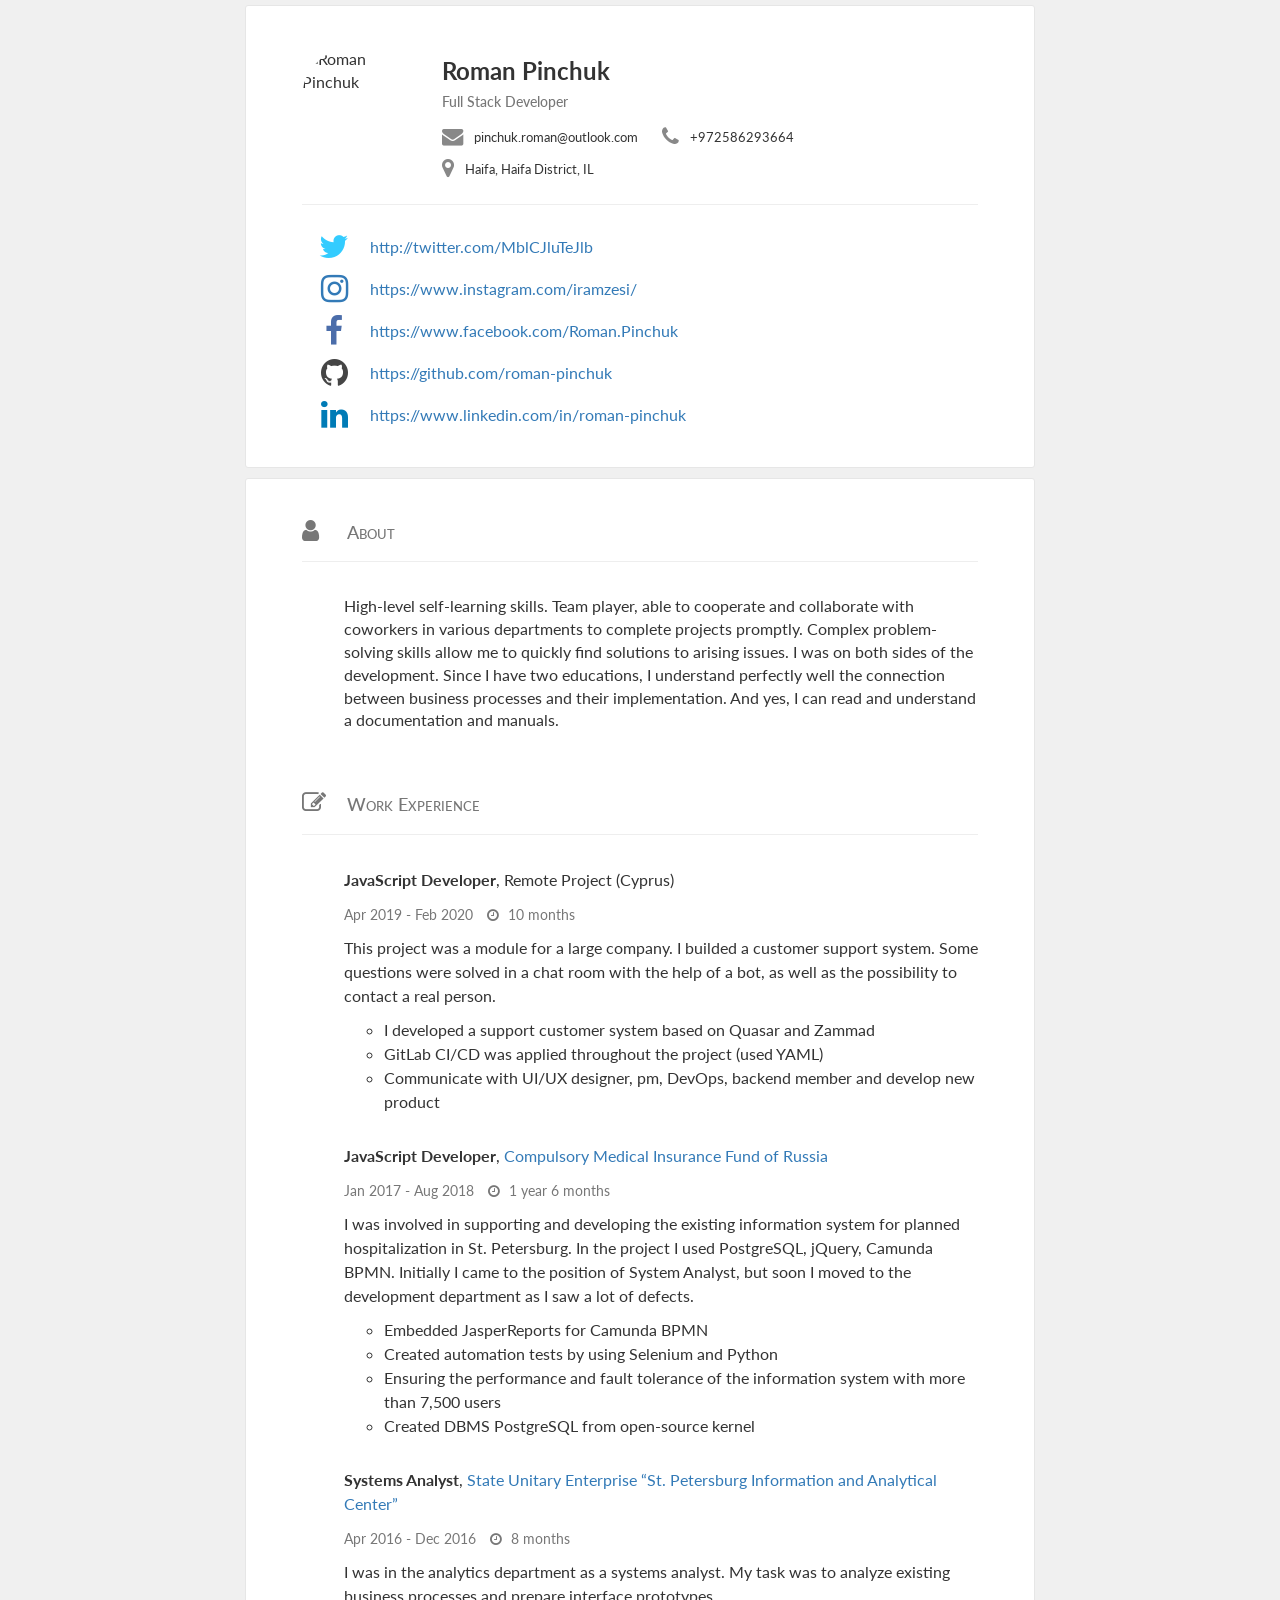
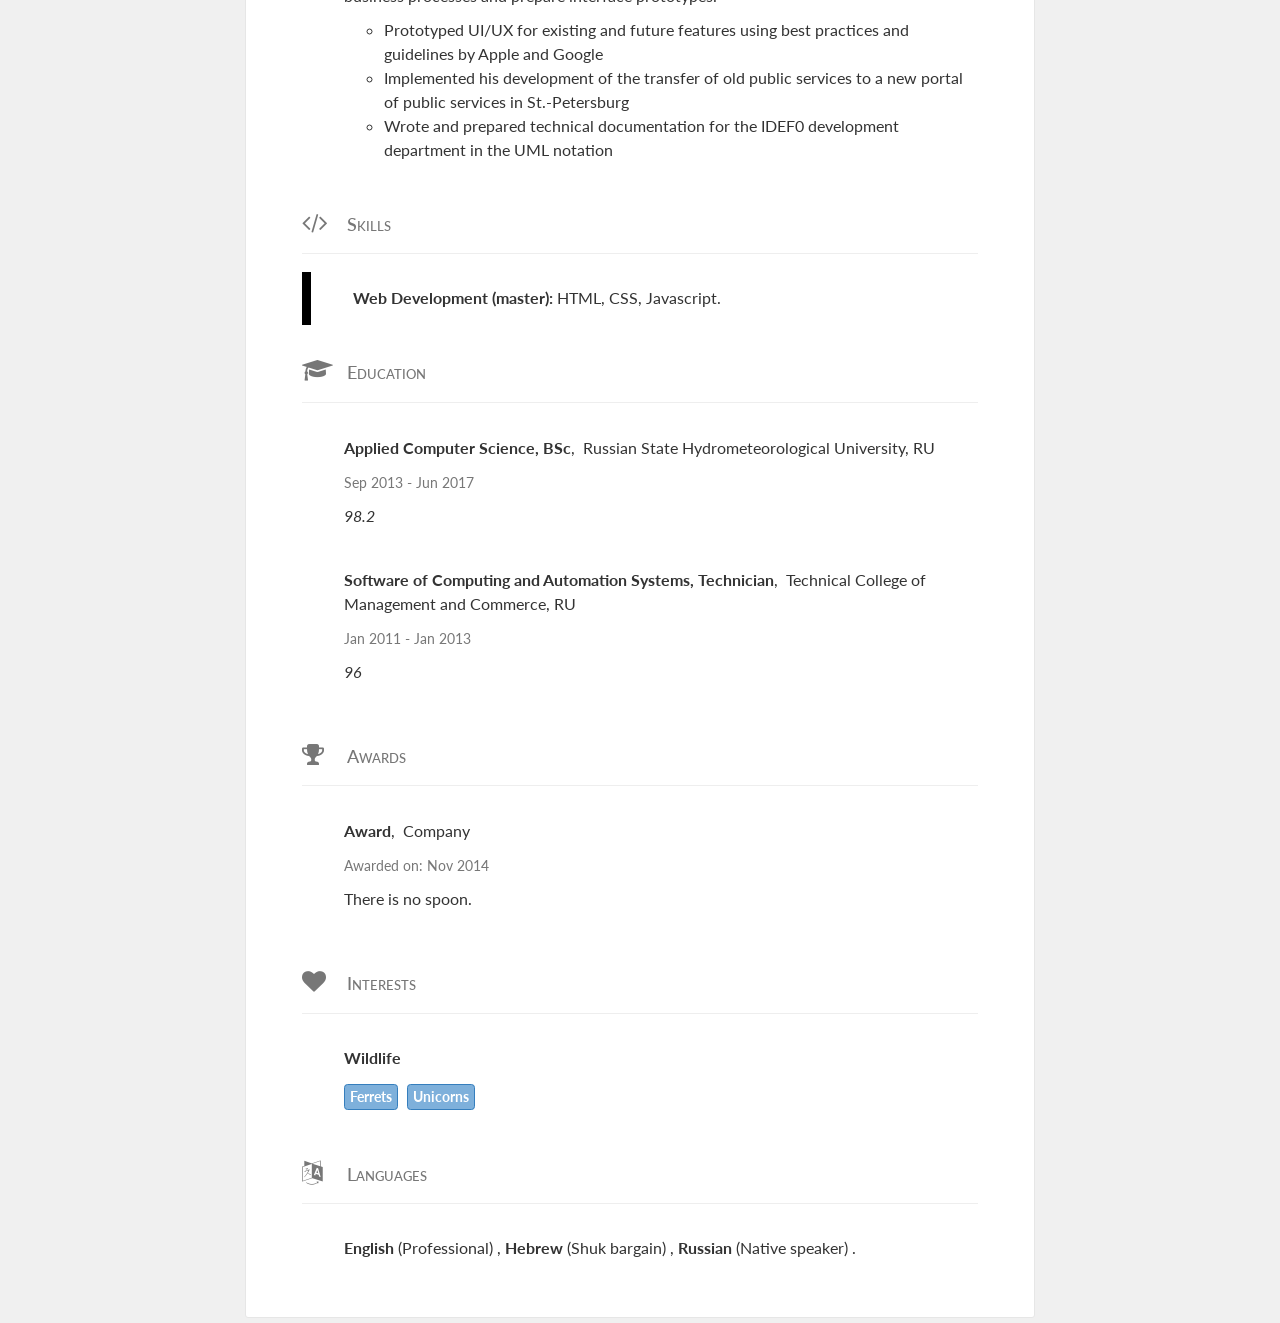
==== public/index.html @ 3b476368 "Init commit for publish CV" ====
<!DOCTYPE html>
<html lang="en">
  <head>
    <meta charset="utf-8">
    <meta http-equiv="X-UA-Compatible" content="IE=edge">
    <meta name="viewport" content="width=device-width, initial-scale=1">
    <title>Roman Pinchuk</title>
    <link rel="stylesheet" href="https://maxcdn.bootstrapcdn.com/font-awesome/4.2.0/css/font-awesome.min.css">
    <link rel="stylesheet" href="https://maxcdn.bootstrapcdn.com/bootstrap/3.2.0/css/bootstrap.min.css">
    <link href='http://fonts.googleapis.com/css?family=Lato:400,500,600,700|Open+Sans:400,500,600,700' rel='stylesheet' type='text/css'>
    <style>
      .clear-margin {
  margin: 0;
}
.space-top {
  margin-top: 10px;
}
.space-right {
  margin-right: 10px;
}
.icon-left {
  margin-right: 5px;
}
.icon-right {
  margin-left: 5px;
}
.labels {
  word-spacing: 5px;
  line-height: 2;
}
.label-keyword {
  display: inline-block;
  background: #7eb0db;
  color: white;
  font-size: 0.9em;
  padding: 5px;
  border: 1px solid #357ebd;
}
.link-disguise {
  color: inherit;
}
.link-disguise:hover {
  color: inherit;
}
@media (max-width: 992px) {
  .clear-margin-sm {
    margin-bottom: 0;
  }
}
body {
  font-family: 'Lato', "Helvetica Neue", Helvetica, Arial, sans-serif;
  background: #f0f0f0;
  color: #333333;
  font-size: 16px;
}
.text-bolder {
  font-weight: bold;
}
@media only screen {
  .container {
    max-width: 50em;
  }
}
@media (max-width: 480px) {
  ul {
    padding-left: 25px;
  }
  /*
        .mobile-title {
            display: inline-block;
            margin-left: 5px;
            font-weight: bold;
            text-transform: uppercase;
            vertical-align: middle;
        }
*/
  .background-details {
    display: block;
  }
  .background-details .icon {
    max-width: inherit;
    min-width: inherit;
    text-align: left;
  }
  .background-details .icon,
  .background-details .info {
    display: block;
    padding: 10px 0;
  }
  .background-details .title {
    display: none;
  }
  .card-nested {
    padding: 5px 0;
  }
}
.profile-card {
  display: table;
  width: 100%;
}
.profile-pic {
  display: table-cell;
  vertical-align: top;
  padding: 1rem 4rem 0 0 ;
}
.profile-pic img {
  width: 100px;
  height: 100px;
}
.contact-details {
  display: table-cell;
}
.contact-details .detail {
  display: inline-block;
  line-height: 2;
  margin-right: 2rem;
}
.contact-details .detail .icon {
  padding-right: 7px;
  color: #888;
}
.contact-details .detail .info {
  font-size: 0.8em;
}
.social-links {
  line-height: 2.5;
}
.social-link {
  display: block;
}
.social-link span {
  display: inline-block;
  vertical-align: middle;
}
.social-link:hover,
.social-link:focus {
  text-decoration: none;
}
.social-link .fa {
  text-align: center;
  width: 2em;
}
.fa-github {
  color: #454545;
}
.fa-github:hover,
.fa-github:focus {
  text-decoration: none;
  color: #2b2b2b;
}
.fa-twitter {
  color: #33ccff;
}
.fa-twitter:hover,
.fa-twitter:focus {
  text-decoration: none;
  color: #00bfff;
}
.fa-rss {
  color: #f36f24;
}
.fa-rss:hover,
.fa-rss:focus {
  text-decoration: none;
  color: #d8560c;
}
.fa-linkedin {
  color: #007bb6;
}
.fa-linkedin:hover,
.fa-linkedin:focus {
  text-decoration: none;
  color: #005983;
}
.fa-skype {
  color: #12a5f4;
}
.fa-skype:hover,
.fa-skype:focus {
  text-decoration: none;
  color: #0986ca;
}
.fa-stack-overflow {
  color: #8e8e92;
}
.fa-stack-overflow:hover,
.fa-stack-overflow:focus {
  text-decoration: none;
  color: #747479;
}
.fa-soundcloud {
  color: #e8822d;
}
.fa-soundcloud:hover,
.fa-soundcloud:focus {
  text-decoration: none;
  color: #cc6916;
}
.fa-pinterest {
  color: #bd091f;
}
.fa-pinterest:hover,
.fa-pinterest:focus {
  text-decoration: none;
  color: #8c0717;
}
.fa-vimeo {
  color: #17b3e8;
}
.fa-vimeo:hover,
.fa-vimeo:focus {
  text-decoration: none;
  color: #128fba;
}
.fa-behance {
  color: #2c98cf;
}
.fa-behance:hover,
.fa-behance:focus {
  text-decoration: none;
  color: #2379a5;
}
.fa-codepen {
  color: #1c1c1c;
}
.fa-codepen:hover,
.fa-codepen:focus {
  text-decoration: none;
  color: #020202;
}
.fa-foursquare {
  color: #fa4778;
}
.fa-foursquare:hover,
.fa-foursquare:focus {
  text-decoration: none;
  color: #f91554;
}
.fa-reddit {
  color: #545454;
}
.fa-reddit:hover,
.fa-reddit:focus {
  text-decoration: none;
  color: #3b3b3b;
}
.fa-spotify {
  color: #acd200;
}
.fa-spotify:hover,
.fa-spotify:focus {
  text-decoration: none;
  color: #829f00;
}
.fa-dribbble {
  color: #ce366f;
}
.fa-dribbble:hover,
.fa-dribbble:focus {
  text-decoration: none;
  color: #a82959;
}
.fa-facebook {
  color: #4b6daa;
}
.fa-facebook:hover,
.fa-facebook:focus {
  text-decoration: none;
  color: #3b5687;
}
.fa-angellist {
  color: #000000;
}
.fa-angellist:hover,
.fa-angellist:focus {
  text-decoration: none;
  color: #000000;
}
.fa-bitbucket {
  color: #205081;
}
.fa-bitbucket:hover,
.fa-bitbucket:focus {
  text-decoration: none;
  color: #163758;
}
.fa-google-plus {
  color: #bf2a1d;
}
.fa-google-plus:hover,
.fa-google-plus:focus {
  text-decoration: none;
  color: #932016;
}
.background-card h4 {
  font-variant: small-caps;
  color: #777777;
  border-bottom: 1px solid #eeeeee;
  padding-bottom: 1em;
  margin-bottom: 1em;
  line-height: 1.2;
}
.background-card h4:not(:first-child) {
  margin-top: 2em;
}
h4 > .fa,
h4 > .title {
  display: inline-block;
  vertical-align: baseline;
}
h4 > .fa {
  width: 4rem;
}
.content {
  line-height: 1.5;
}
.card {
  background: #ffffff;
  border: 1px solid #e6e6e6;
  border-radius: 3px;
  padding: 2em 3.5em;
}
.card-nested {
  padding: 1.5rem 0 1.5rem 4.2rem;
}
.card-wrapper {
  padding: 5px;
}
.enumeration:not(:last-child):after {
  content: ", ";
}
.enumeration:last-child:after {
  content: ".";
}
@media only screen and (max-width: 768px) {
  .profile-card {
    display: block;
  }
  .contact-details,
  .profile-pic {
    display: block;
    text-align: center;
  }
  .card-nested {
    padding-left: 0;
  }
}
@media only screen and (max-width: 480px) {
  .contact-details .detail {
    display: block;
  }
}
.card-skills {
  position: relative;
}
.skill-info {
  margin-left: 20px;
}
@media only screen and (min-width: 768px) {
  .skill {
    border-left: 9px solid #555555;
  }
  .skill.beginner {
    height: 50%;
    border-color: #e74c3c;
  }
  .skill.intermediate {
    height: 70%;
    border-color: #f1c40f;
  }
  .skill.advanced {
    border-color: #5cb85c;
  }
  .skill.master {
    border-color: black;
  }
}
@media (max-width: 768px) {
  .quote {
    font-size: inherit;
  }
}
@media print {
  body {
    font-size: 10pt;
  }
  a[href]:after {
    content: none !important;
  }
  .pagebreak {
    page-break-before: always;
  }
  .background-card h4:not(:first-child) {
    margin-top: 0 !important;
  }
  .card {
    border: 0;
    padding: 0;
  }
  .container {
    max-width: 100%;
    width: 100%;
  }
  .contact-details .detail .icon {
    color: #888 !important;
  }
  .background-card h4 {
    padding-bottom: 0.5em;
    margin-bottom: 0.5em;
    margin-top: 1em !important;
  }
  h4 > .fa {
    display: none !important;
  }
  .card-nested {
    padding: .5rem 0 .5rem 0;
  }
  .labels {
    display: inline;
  }
  .skill-info {
    margin-left: 0;
  }
  blockquote {
    font-size: 100%;
  }
}

    </style>
  </head>

  <body itemscope itemtype="http://schema.org/Person">
    
    <div class="container">
      <section class="row">
        <div class="card-wrapper">
          <div class="card">
            <div class="profile-card">
                <div class="profile-pic">
                  <img class="media-object img-circle center-block"  data-src="holder.js/100x100"
                    alt="Roman Pinchuk" src="https://roman-pinchuk.github.io/me/images/about.png" itemprop="image">
                </div>
                <div class="contact-details">
                  <div class="name-and-profession">
                    <h3 class="text-bolder name" itemprop="name"> Roman Pinchuk</h3>
                    <h5 class="text-muted" itemprop="jobTitle">Full Stack Developer</h5>
                  </div>

                    <div class="detail">
                      <span class="icon">
                        <i class="fa fa-lg fa-envelope"></i>
                      </span>

                      <span class="info">
                        <a href="mailto:pinchuk.roman@outlook.com" class="link-disguise" itemprop="email">pinchuk.roman@outlook.com</a>
                      </span>
                    </div>

                    <div class="detail">
                      <span class="icon">
                        <i class="fa fa-lg fa-phone"></i>
                      </span>

                      <a href="tel://+972586293664" class="link-disguise info" itemprop="telephone">
                        +972586293664
                      </a>
                    </div>

                    <div class="detail">
                      <span class="icon">
                        <i class="fa fa-lg fa-map-marker"></i>
                      </span>

                        <span class="info">
                          Haifa, Haifa District,
                          IL
                        </span>
                    </div>

                </div>
                
            </div>
            <hr>

            <div class="social-links">
                <a class="social-link" href="http://twitter.com/MblCJluTeJlb" target="_blank">
                  <span class="fa fa-twitter fa-2x"></span> 
                  <span class="social-link-text">http://twitter.com/MblCJluTeJlb</span>
                </a>
                <a class="social-link" href="https://www.instagram.com/iramzesi/" target="_blank">
                  <span class="fa fa-instagram fa-2x"></span> 
                  <span class="social-link-text">https://www.instagram.com/iramzesi/</span>
                </a>
                <a class="social-link" href="https://www.facebook.com/Roman.Pinchuk" target="_blank">
                  <span class="fa fa-facebook fa-2x"></span> 
                  <span class="social-link-text">https://www.facebook.com/Roman.Pinchuk</span>
                </a>
                <a class="social-link" href="https://github.com/roman-pinchuk" target="_blank">
                  <span class="fa fa-github fa-2x"></span> 
                  <span class="social-link-text">https://github.com/roman-pinchuk</span>
                </a>
                <a class="social-link" href="https://www.linkedin.com/in/roman-pinchuk" target="_blank">
                  <span class="fa fa-linkedin fa-2x"></span> 
                  <span class="social-link-text">https://www.linkedin.com/in/roman-pinchuk</span>
                </a>
            </div>
          </div>

        </div>
      </section>

      <section class="row">
        <div class="card-wrapper">
          <div class="card background-card">

            <h4 id="about"> <span class="fa fa-lg fa-user"></span> <span class="title">About</span> </h4>
            <div class="card-nested" itemprop="description">
              <p> High-level self-learning skills. Team player, able to cooperate and collaborate with coworkers in various departments to complete projects promptly. Complex problem-solving skills allow me to quickly find solutions to arising issues. I was on both sides of the development. Since I have two educations, I understand perfectly well the connection between business processes and their implementation. And yes, I can read and understand a documentation and manuals. </p>
            </div>

            <h4 id="work-experience"> <span class="fa fa-lg fa-pencil-square-o"></span> <span class="title">Work Experience</span> </h4>
            <ul class="list-unstyled">
                <li class="card-nested">
                  <div class="content has-sidebar">
                    <p class="clear-margin-sm">
                      <strong>JavaScript Developer</strong>,
                      Remote Project (Cyprus)
                    </p>
                    <p class="text-muted">
                      <small>
                        <span class="space-right"> Apr 2019 -  Feb 2020  </span>
                         <span> <i class="fa fa-clock-o icon-left"></i> 10 months </span> 
                      </small>
                    </p>
                    <p>This project was a module for a large company. I builded a customer support system. Some questions were solved in a chat room with the help of a bot, as well as the possibility to contact a real person.</p>
                      <ul>
                          <li> I developed a support customer system based on Quasar and Zammad </li>
                          <li> GitLab CI/CD was applied throughout the project (used YAML) </li>
                          <li> Communicate with UI/UX designer, pm, DevOps, backend member and develop new product </li>
                      </ul>
                  </div>

                </li>
                <li class="card-nested">
                  <div class="content has-sidebar">
                    <p class="clear-margin-sm">
                      <strong>JavaScript Developer</strong>,
                      <a href="http://www.ffoms.ru" target="_blank">Compulsory Medical Insurance Fund of Russia</a>
                    </p>
                    <p class="text-muted">
                      <small>
                        <span class="space-right"> Jan 2017 -  Aug 2018  </span>
                         <span> <i class="fa fa-clock-o icon-left"></i> 1 year 6 months </span> 
                      </small>
                    </p>
                    <p>I was involved in supporting and developing the existing information system for planned hospitalization in St. Petersburg. In the project I used PostgreSQL, jQuery, Camunda BPMN. Initially I came to the position of System Analyst, but soon I moved to the development department as I saw a lot of defects.</p>
                      <ul>
                          <li> Embedded JasperReports for Camunda BPMN </li>
                          <li> Created automation tests by using Selenium and Python </li>
                          <li> Ensuring the performance and fault tolerance of the information system with more than 7,500 users </li>
                          <li> Created DBMS PostgreSQL from open-source kernel </li>
                      </ul>
                  </div>

                </li>
                <li class="card-nested">
                  <div class="content has-sidebar">
                    <p class="clear-margin-sm">
                      <strong>Systems Analyst</strong>,
                      <a href="https://iac.spb.ru" target="_blank">State Unitary Enterprise “St. Petersburg Information and Analytical Center”</a>
                    </p>
                    <p class="text-muted">
                      <small>
                        <span class="space-right"> Apr 2016 -  Dec 2016  </span>
                         <span> <i class="fa fa-clock-o icon-left"></i> 8 months </span> 
                      </small>
                    </p>
                    <p>I was in the analytics department as a systems analyst. My task was to analyze existing business processes and prepare interface prototypes.</p>
                      <ul>
                          <li> Prototyped UI/UX for existing and future features using best practices and guidelines by Apple and Google </li>
                          <li> Implemented his development of the transfer of old public services to a new portal of public services in St.-Petersburg </li>
                          <li> Wrote and prepared technical documentation for the IDEF0 development department in the UML notation </li>
                      </ul>
                  </div>

                </li>
            </ul>

            <h4 id="skills"> <span class="fa fa-lg fa-code"></span> <span class="title">Skills</span> </h4>
            <ul class="list-unstyled">
                <li class="card-nested skill master">
                  <strong>Web Development (master):</strong> 
                   <span class="enumeration">HTML</span>  <span class="enumeration">CSS</span>  <span class="enumeration">Javascript</span> 
              </li>
            </ul>
  
            <h4 id="education"><span class="fa fa-lg fa-mortar-board"></span> <span class="title">Education</span></h4>
            
            <ul class="list-unstyled">
                <li class="card-nested">
                  <div class="content has-sidebar">
                    <p class="clear-margin-sm">
                      <strong>Applied Computer Science, BSc</strong>,&nbsp;
                      Russian State Hydrometeorological University, RU
                    </p>
                    <p class="text-muted">
                      <small>
                        Sep 2013 -  Jun 2017 
                      </small>
                    </p>
                    <i>98.2</i>
                    <div class="space-top labels">
                      
                    </div>
                  </div>
                </li>
                <li class="card-nested">
                  <div class="content has-sidebar">
                    <p class="clear-margin-sm">
                      <strong>Software of Computing and Automation Systems, Technician</strong>,&nbsp;
                      Technical College of Management and Commerce, RU
                    </p>
                    <p class="text-muted">
                      <small>
                        Jan 2011 -  Jan 2013 
                      </small>
                    </p>
                    <i>96</i>
                    <div class="space-top labels">
                      
                    </div>
                  </div>
                </li>
            </ul>

            <h4 id="awards"><span class="fa fa-lg fa-trophy"></span> <span class="title">Awards</span></h4>
            <ul class="list-unstyled">
                <li class="card-nested">
                  <div class="content has-sidebar">
                    <p class="clear-margin-sm" itemprop="award">
                      <strong>Award</strong>,&nbsp;
                      Company
                    </p>
                    <p class="text-muted">
                      <small> Awarded on: Nov 2014 </small>
                    </p>
                    <p> There is no spoon. </p>
                  </div>
                </li>
            </ul>



            <h4 id="interests"> <span class="fa fa-lg fa-heart"></span> <span class="title">Interests</span> </h4>
            <ul class="list-unstyled">
                <li class="card-nested">
                  <p>
                    <strong>Wildlife</strong>
                  </p>

                  <div class="space-top labels">
                      <span class="label label-keyword">Ferrets</span>
                      <span class="label label-keyword">Unicorns</span>
                  </div>
                </li>
            </ul>


            <h4 id="languages"><span class="fa fa-lg fa-language"></span> <span class="title">Languages</span> </h4>
            <p class="card-nested">
                <span class="enumeration">
                  <strong>English</strong> (Professional)
                </span>
                <span class="enumeration">
                  <strong>Hebrew</strong> (Shuk bargain)
                </span>
                <span class="enumeration">
                  <strong>Russian</strong> (Native speaker)
                </span>
            </ul>

          </div>
        </div>
      </section>
    </div>
    
  </body>
</html>
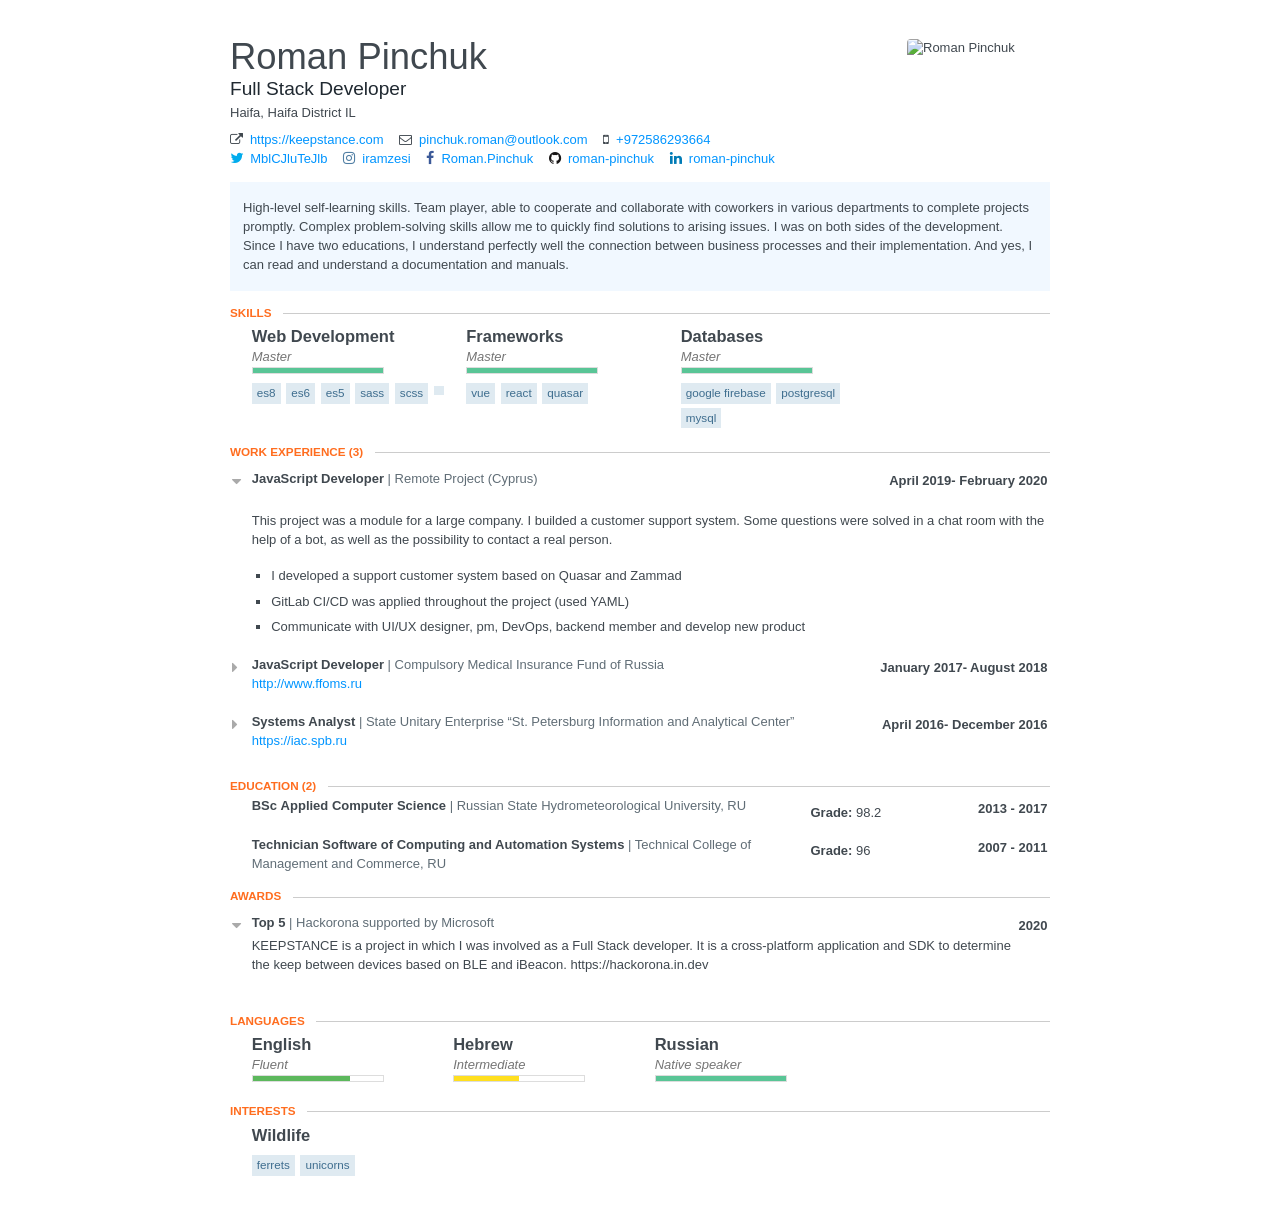
==== commit bc48b8b2: "Added some stuff" ====
--- a/public/index.html
+++ b/public/index.html
@@ -1,688 +1,1160 @@
-<!DOCTYPE html>
-<html lang="en">
+<!doctype html>
+<html>
   <head>
-    <meta charset="utf-8">
-    <meta http-equiv="X-UA-Compatible" content="IE=edge">
-    <meta name="viewport" content="width=device-width, initial-scale=1">
-    <title>Roman Pinchuk</title>
-    <link rel="stylesheet" href="https://maxcdn.bootstrapcdn.com/font-awesome/4.2.0/css/font-awesome.min.css">
-    <link rel="stylesheet" href="https://maxcdn.bootstrapcdn.com/bootstrap/3.2.0/css/bootstrap.min.css">
-    <link href='http://fonts.googleapis.com/css?family=Lato:400,500,600,700|Open+Sans:400,500,600,700' rel='stylesheet' type='text/css'>
-    <style>
-      .clear-margin {
-  margin: 0;
-}
-.space-top {
-  margin-top: 10px;
-}
-.space-right {
-  margin-right: 10px;
-}
-.icon-left {
-  margin-right: 5px;
-}
-.icon-right {
-  margin-left: 5px;
-}
-.labels {
-  word-spacing: 5px;
-  line-height: 2;
-}
-.label-keyword {
-  display: inline-block;
-  background: #7eb0db;
-  color: white;
-  font-size: 0.9em;
-  padding: 5px;
-  border: 1px solid #357ebd;
-}
-.link-disguise {
-  color: inherit;
-}
-.link-disguise:hover {
-  color: inherit;
-}
-@media (max-width: 992px) {
-  .clear-margin-sm {
-    margin-bottom: 0;
-  }
-}
+  <meta charset="utf-8">
+  <meta name="viewport" content="width=device-width, initial-scale=1.0, user-scalable=no" />
+  <title>Roman Pinchuk</title>
+  <link rel="stylesheet" href="https://maxcdn.bootstrapcdn.com/font-awesome/4.7.0/css/font-awesome.min.css" />
+  <style>
+  /********************************************
+* 	reset from
+* 	http://meyerweb.com/eric/tools/css/reset/
+*******************************************/
+
+html,
+body,
+div,
+span,
+applet,
+object,
+iframe,
+h1,
+h2,
+h3,
+h4,
+h5,
+h6,
+p,
+blockquote,
+pre,
+a,
+abbr,
+acronym,
+address,
+big,
+cite,
+code,
+del,
+dfn,
+em,
+img,
+ins,
+kbd,
+q,
+s,
+samp,
+small,
+strike,
+strong,
+sub,
+sup,
+tt,
+var,
+b,
+u,
+i,
+center,
+dl,
+dt,
+dd,
+ol,
+ul,
+li,
+fieldset,
+form,
+label,
+legend,
+table,
+caption,
+tbody,
+tfoot,
+thead,
+tr,
+th,
+td,
+article,
+aside,
+canvas,
+details,
+embed,
+figure,
+figcaption,
+footer,
+header,
+hgroup,
+menu,
+nav,
+output,
+ruby,
+section,
+summary,
+time,
+mark,
+audio,
+video {
+    margin: 0;
+    padding: 0;
+    border: 0;
+    font-size: 100%;
+    vertical-align: baseline;
+}
+
+article,
+aside,
+details,
+figcaption,
+figure,
+footer,
+header,
+hgroup,
+menu,
+nav,
+section {
+    display: block;
+}
+
 body {
-  font-family: 'Lato', "Helvetica Neue", Helvetica, Arial, sans-serif;
-  background: #f0f0f0;
-  color: #333333;
-  font-size: 16px;
-}
-.text-bolder {
-  font-weight: bold;
-}
-@media only screen {
-  .container {
-    max-width: 50em;
-  }
-}
-@media (max-width: 480px) {
-  ul {
-    padding-left: 25px;
-  }
-  /*
-        .mobile-title {
-            display: inline-block;
-            margin-left: 5px;
-            font-weight: bold;
-            text-transform: uppercase;
-            vertical-align: middle;
-        }
-*/
-  .background-details {
+    line-height: 1;
+}
+
+ol,
+ul {
+    list-style: none;
+}
+
+blockquote,
+q {
+    quotes: none;
+}
+
+blockquote:before,
+blockquote:after,
+q:before,
+q:after {
+    content: none;
+}
+
+table {
+    border-collapse: collapse;
+    border-spacing: 0;
+}
+
+
+/****************
+*	COMMONS
+****************/
+
+body,
+html {
+    font-family: "Helvetica Neue", Helvetica, Arial, "Lucida Grande", sans-serif;
+    font-size: 13px;
+    color: #40484f;
+    font-weight: 400;
+    letter-spacing: 0;
+    line-height: 1.46153846;
+    text-align: left;
+    -webkit-text-size-adjust: 100%;
+}
+
+p {
     display: block;
-  }
-  .background-details .icon {
-    max-width: inherit;
-    min-width: inherit;
-    text-align: left;
-  }
-  .background-details .icon,
-  .background-details .info {
+    margin-bottom: 1.3em;
+}
+
+a {
+    color: #0095ff;
+    text-decoration: none;
+}
+
+a:hover {
+    color: #0c65a5;
+    text-decoration: underline;
+}
+
+ul {
+    margin-top: 1rem;
+}
+
+li {
+    list-style-type: square;
+    list-style-position: outside;
+    margin-left: 1.3em;
+}
+
+.highlights>li>p {
+    margin-bottom: 0.5em;
+}
+
+h1 {
+    font-size: 2rem;
+}
+
+h2 {
+    font-size: 1.67rem;
+}
+
+h3 {
+    font-size: 1.27rem;
+}
+
+em {
+    color: #757575;
+}
+
+blockquote {
+    margin-bottom: 1em;
+}
+
+strong {
+    font-weight: 700;
+}
+
+
+/* main container */
+
+#resume {
+    padding: 1rem;
+    margin-top: 2rem;
+}
+
+
+/* every section wrapper */
+
+.section {
+    margin-bottom: 1rem;
+}
+
+section .location {
+    margin-right: .5em;
+    color: #606d76;
+    font-weight: 700;
+}
+
+#contact {
+    margin-top: .5rem;
+}
+
+#profiles .item {
+    padding: 0;
+}
+
+#header>#profiles,
+#header>#contact,
+#skills,
+#languages,
+#interests {
+    display: -webkit-box;
+    display: -moz-box;
+    display: -ms-flexbox;
+    display: -webkit-flex;
+    display: flex;
+    -webkit-flex-flow: row wrap;
+    flex-flow: row wrap;
+    -webkit-justify-content: flex-start;
+    justify-content: flex-start;
+}
+
+#header>div {
+    line-height: 1.5;
+}
+
+#header>div>div {
+    margin-right: 1.2em;
+}
+
+#header h1.name {
+    font-size: 2.8rem;
+    font-weight: 100;
+    line-height: 100%;
+}
+
+#header h2.label {
+    color: #202931;
+    font-size: 1.47rem;
+    font-weight: 300;
+}
+
+#header .picture {
+    width: 11em;
+    float: right;
+    border-radius: 4px;
+}
+
+.main-summary {
+    background: #f1f8ff;
+    padding: 1.2em 1em;
+    margin-top: 1rem;
+}
+
+.main-summary p {
+    margin: .15em 0 0;
+}
+
+h2.section-title {
+    display: inline-block;
+    background: #fff;
+    padding: 0 1em 0.3em 0;
+    color: #ff6d1f;
+    text-transform: uppercase;
+    font-weight: 600;
+    border: none;
+    font-size: .9rem;
+}
+
+.section>header {
+    position: relative;
+}
+
+.fa {
+    margin-right: 0.25em;
+}
+
+.section>header::after {
+    position: absolute;
+    left: 0;
+    top: .7em;
+    height: 1px;
+    background: #ccc;
+    content: "";
+    width: 100%;
+    z-index: -100;
     display: block;
-    padding: 10px 0;
-  }
-  .background-details .title {
-    display: none;
-  }
-  .card-nested {
-    padding: 5px 0;
-  }
-}
-.profile-card {
-  display: table;
-  width: 100%;
-}
-.profile-pic {
-  display: table-cell;
-  vertical-align: top;
-  padding: 1rem 4rem 0 0 ;
-}
-.profile-pic img {
-  width: 100px;
-  height: 100px;
-}
-.contact-details {
-  display: table-cell;
-}
-.contact-details .detail {
-  display: inline-block;
-  line-height: 2;
-  margin-right: 2rem;
-}
-.contact-details .detail .icon {
-  padding-right: 7px;
-  color: #888;
-}
-.contact-details .detail .info {
-  font-size: 0.8em;
-}
-.social-links {
-  line-height: 2.5;
-}
-.social-link {
-  display: block;
-}
-.social-link span {
-  display: inline-block;
-  vertical-align: middle;
-}
-.social-link:hover,
-.social-link:focus {
-  text-decoration: none;
-}
-.social-link .fa {
-  text-align: center;
-  width: 2em;
-}
-.fa-github {
-  color: #454545;
-}
-.fa-github:hover,
-.fa-github:focus {
-  text-decoration: none;
-  color: #2b2b2b;
-}
-.fa-twitter {
-  color: #33ccff;
-}
-.fa-twitter:hover,
-.fa-twitter:focus {
-  text-decoration: none;
-  color: #00bfff;
-}
-.fa-rss {
-  color: #f36f24;
-}
-.fa-rss:hover,
-.fa-rss:focus {
-  text-decoration: none;
-  color: #d8560c;
-}
-.fa-linkedin {
-  color: #007bb6;
-}
-.fa-linkedin:hover,
-.fa-linkedin:focus {
-  text-decoration: none;
-  color: #005983;
-}
-.fa-skype {
-  color: #12a5f4;
-}
-.fa-skype:hover,
-.fa-skype:focus {
-  text-decoration: none;
-  color: #0986ca;
-}
-.fa-stack-overflow {
-  color: #8e8e92;
-}
-.fa-stack-overflow:hover,
-.fa-stack-overflow:focus {
-  text-decoration: none;
-  color: #747479;
-}
-.fa-soundcloud {
-  color: #e8822d;
-}
-.fa-soundcloud:hover,
-.fa-soundcloud:focus {
-  text-decoration: none;
-  color: #cc6916;
-}
-.fa-pinterest {
-  color: #bd091f;
-}
-.fa-pinterest:hover,
-.fa-pinterest:focus {
-  text-decoration: none;
-  color: #8c0717;
-}
-.fa-vimeo {
-  color: #17b3e8;
-}
-.fa-vimeo:hover,
-.fa-vimeo:focus {
-  text-decoration: none;
-  color: #128fba;
-}
-.fa-behance {
-  color: #2c98cf;
-}
-.fa-behance:hover,
-.fa-behance:focus {
-  text-decoration: none;
-  color: #2379a5;
-}
-.fa-codepen {
-  color: #1c1c1c;
-}
-.fa-codepen:hover,
-.fa-codepen:focus {
-  text-decoration: none;
-  color: #020202;
-}
-.fa-foursquare {
-  color: #fa4778;
-}
-.fa-foursquare:hover,
-.fa-foursquare:focus {
-  text-decoration: none;
-  color: #f91554;
-}
-.fa-reddit {
-  color: #545454;
-}
-.fa-reddit:hover,
-.fa-reddit:focus {
-  text-decoration: none;
-  color: #3b3b3b;
-}
-.fa-spotify {
-  color: #acd200;
-}
-.fa-spotify:hover,
-.fa-spotify:focus {
-  text-decoration: none;
-  color: #829f00;
-}
-.fa-dribbble {
-  color: #ce366f;
-}
-.fa-dribbble:hover,
-.fa-dribbble:focus {
-  text-decoration: none;
-  color: #a82959;
-}
-.fa-facebook {
-  color: #4b6daa;
-}
-.fa-facebook:hover,
-.fa-facebook:focus {
-  text-decoration: none;
-  color: #3b5687;
-}
-.fa-angellist {
-  color: #000000;
-}
-.fa-angellist:hover,
-.fa-angellist:focus {
-  text-decoration: none;
-  color: #000000;
-}
-.fa-bitbucket {
-  color: #205081;
-}
-.fa-bitbucket:hover,
-.fa-bitbucket:focus {
-  text-decoration: none;
-  color: #163758;
-}
-.fa-google-plus {
-  color: #bf2a1d;
-}
-.fa-google-plus:hover,
-.fa-google-plus:focus {
-  text-decoration: none;
-  color: #932016;
-}
-.background-card h4 {
-  font-variant: small-caps;
-  color: #777777;
-  border-bottom: 1px solid #eeeeee;
-  padding-bottom: 1em;
-  margin-bottom: 1em;
-  line-height: 1.2;
-}
-.background-card h4:not(:first-child) {
-  margin-top: 2em;
-}
-h4 > .fa,
-h4 > .title {
-  display: inline-block;
-  vertical-align: baseline;
-}
-h4 > .fa {
-  width: 4rem;
-}
-.content {
-  line-height: 1.5;
-}
-.card {
-  background: #ffffff;
-  border: 1px solid #e6e6e6;
-  border-radius: 3px;
-  padding: 2em 3.5em;
-}
-.card-nested {
-  padding: 1.5rem 0 1.5rem 4.2rem;
-}
-.card-wrapper {
-  padding: 5px;
-}
-.enumeration:not(:last-child):after {
-  content: ", ";
-}
-.enumeration:last-child:after {
-  content: ".";
-}
-@media only screen and (max-width: 768px) {
-  .profile-card {
+}
+
+.section.main-summary>section {
+    margin: 0;
+}
+
+.section>section>header {
+    font-size: 1.38rem;
+    position: relative;
+    margin-top: .7em;
+}
+
+.section>section>header:first-of-type {
+    margin: 0;
+}
+
+.section>section>header .space-left {
+    position: absolute;
+    left: -1.56rem;
+    top: 5px;
+    color: #aaa;
+    line-height: 1;
+    opacity: 0;
+}
+
+.position,
+.company,
+.organization,
+.institution,
+.date,
+.area,
+.studyType,
+.title,
+.awarder {
+    display: inline;
+}
+
+.position,
+.studyType,
+.area,
+.title,
+.language,
+.name {
+    font-weight: 600;
+}
+
+.company::before,
+.institution::before,
+.organization::before,
+.awarder::before {
+    content: "at "
+}
+
+.company,
+.institution,
+.organization,
+.awarder {
+    color: #606d76;
+    font-weight: 400;
+}
+
+.section header .date {
+    font-size: 1rem;
+    display: inline-table;
+    padding: .1em 0;
+    font-weight: 600;
+}
+
+ul.keywords,
+ul.courses {
+    margin-top: .5em;
+}
+
+ul.keywords li,
+ul.courses li {
+    display: inline-block;
+    margin: 2px 2px 2px 0;
+    padding: 4px 5px 5px;
+    font-size: .9rem;
+    line-height: 1;
+    text-transform: lowercase;
+    color: #3e6d8e;
+    background-color: #dfeaf1;
+    border: 0 solid #dfeaf1;
+    white-space: nowrap;
+}
+
+ul.keywords li:hover,
+ul.courses li:hover {
+    background: #dfeaf0;
+}
+
+.item {
+    padding: .5em 0;
+}
+
+.gpa {
+    padding-bottom: .5em;
+}
+
+.fa.social {
+    font-size: 1.1em;
+}
+
+
+/* Social Media Brand Colors */
+
+.google-plus {
+    color: #dd4b39;
+}
+
+.tumblr {
+    color: #32506d;
+}
+
+.foursquare {
+    color: #0072b1;
+}
+
+.facebook {
+    color: #3b5998;
+}
+
+.linkedin {
+    color: #007bb6;
+}
+
+.pinterest {
+    color: #cb2027;
+}
+
+.dribbble {
+    color: #ea4c89;
+}
+
+.instagram {
+    color: #517fa4;
+}
+
+.twitter {
+    color: #00aced;
+}
+
+.soundcloud {
+    color: #ff3a00;
+}
+
+.wordpress {
+    color: #21759b;
+}
+
+.youtube {
+    color: #bb0000;
+}
+
+.github {
+    color: #171515;
+}
+
+.stack-overflow {
+    color: #828386;
+    position: relative;
+}
+
+.flickr {
+    color: #ff0084;
+}
+
+.stack-overflow::after {
+    position: absolute;
+    left: 0;
+    content: '\f16c';
+    color: #f68a1f;
+    overflow: hidden;
+    height: 100%;
+}
+
+.telegram {
+    color: #2291c3;
+}
+
+#languages .item,
+#skills .item,
+#interests .item {
+    width: 15em;
+    padding: 0 .5em .5em 0;
+    border-bottom: none;
+}
+
+#skills .item {
+    width: 16em;
+}
+
+#skills .item .keywords {
+    width: 15em;
+}
+
+
+/* Skill chart */
+
+.level {
+    margin-bottom: .5em;
+}
+
+.level .bar {
+    border: 1px solid #ddd;
     display: block;
-  }
-  .contact-details,
-  .profile-pic {
+    width: 10em;
+    height: 5px;
+    position: relative;
+}
+
+.level .bar::after {
+    position: absolute;
+    content: " ";
+    top: 0;
+    left: 0;
+    background: black;
+    height: 5px;
+}
+
+.level.beginner .bar::after {
+    background: #EB5F51;
+    width: 2.5em;
+}
+
+.level.intermediate .bar::after {
+    background: #ffdf1f;
+    width: 5em;
+}
+
+.level.advanced .bar::after,
+.level.fluent .bar::after {
+    background: #5CB85C;
+    width: 7.5em;
+}
+
+.level.master .bar::after,
+.level.native.speaker .bar::after {
+    background: #59C596;
+    width: 10em;
+}
+
+#references .item {
+    padding-left: .5em;
+    border-left: 5px solid #ff6d1f;
+}
+
+.toggle-item {
+  visibility: hidden;
+}
+
+/******************
+*	HELPER CLASSES
+******************/
+
+.clear::after {
+    content: "";
+    display: table;
+    clear: both;
+}
+
+.display {
     display: block;
-    text-align: center;
-  }
-  .card-nested {
-    padding-left: 0;
-  }
-}
-@media only screen and (max-width: 480px) {
-  .contact-details .detail {
-    display: block;
-  }
-}
-.card-skills {
-  position: relative;
-}
-.skill-info {
-  margin-left: 20px;
-}
-@media only screen and (min-width: 768px) {
-  .skill {
-    border-left: 9px solid #555555;
-  }
-  .skill.beginner {
-    height: 50%;
-    border-color: #e74c3c;
-  }
-  .skill.intermediate {
-    height: 70%;
-    border-color: #f1c40f;
-  }
-  .skill.advanced {
-    border-color: #5cb85c;
-  }
-  .skill.master {
-    border-color: black;
-  }
-}
-@media (max-width: 768px) {
-  .quote {
-    font-size: inherit;
-  }
-}
+    opacity: 1 !important;
+}
+
+.margin1 {
+    margin-bottom: .5rem;
+}
+
+
+/****************
+*		TABLET
+****************/
+
+@media screen and (min-width: 602px) {
+    #resume {
+        width: 80%;
+        margin: 0 auto;
+    }
+}
+
+
+/****************
+*		LAPTOP
+****************/
+
+@media screen and (min-width: 1025px) {
+    li {
+        margin-left: 1.5em;
+    }
+    #resume {
+        width: 820px;
+        margin: 2rem auto;      
+    }
+    .section>section>header .space-left {
+        opacity: 1;
+        cursor: pointer;
+    }
+    .section>section {
+        margin-left: 1.67rem;
+    }
+    .toggle-item {
+        transform: translate(-9999px);
+    }
+    .toggle-item+label {
+        display: block;
+        margin-top: -16px;
+    }
+    .toggle-item:checked+label:after {
+        content: '\f0d7';
+    }
+    .toggle-item+label:after {
+        float: left;
+        cursor: pointer;
+        margin-left: -20px;
+        color: #aaa;
+        font-size: 16px;
+        content: '\f0da';
+        font-family: Fontawesome;
+    }
+    .toggle-item~.item {
+        height: 0;
+        opacity: 0;
+    }
+    .toggle-item:checked~.item {
+        height: auto;
+        opacity: 1;
+        transition: all .5s linear;
+    }
+    .company::before,
+    .institution::before,
+    .organization::before,
+    .awarder::before {
+        content: "| ";
+    }
+    .header-left {
+        float: left;
+        width: 70%;
+        word-break: normal;
+    }
+    .section header .date {
+        float: right;
+        padding: .2em;
+    }
+    .display {
+        display: none;
+    }
+    .display:not(.none) {
+        display: block;
+    }
+}
+
 @media print {
-  body {
-    font-size: 10pt;
-  }
-  a[href]:after {
-    content: none !important;
-  }
-  .pagebreak {
-    page-break-before: always;
-  }
-  .background-card h4:not(:first-child) {
-    margin-top: 0 !important;
-  }
-  .card {
-    border: 0;
-    padding: 0;
-  }
-  .container {
-    max-width: 100%;
-    width: 100%;
-  }
-  .contact-details .detail .icon {
-    color: #888 !important;
-  }
-  .background-card h4 {
-    padding-bottom: 0.5em;
-    margin-bottom: 0.5em;
-    margin-top: 1em !important;
-  }
-  h4 > .fa {
-    display: none !important;
-  }
-  .card-nested {
-    padding: .5rem 0 .5rem 0;
-  }
-  .labels {
-    display: inline;
-  }
-  .skill-info {
-    margin-left: 0;
-  }
-  blockquote {
-    font-size: 100%;
-  }
-}
-
-    </style>
+    #resume {
+        margin: 0;
+        padding: 0;
+        -ms-word-wrap: break-word;
+        word-wrap: break-word;
+        line-height: 1.3;
+        /*font-family: Arial, Georgia, "Lucida Grande", sans-serif;*/
+    }
+    @page {
+        margin: 1cm 1.4cm;
+    }
+    .item-count {
+        display: none;
+    }
+    .company::before,
+    .institution::before,
+    .organization::before,
+    .awarder::before {
+        content: "at ";
+    }
+    .main-summary {
+        padding: 2rem 0;
+    }
+    .section {
+        margin: .8rem 0;
+        padding: 0;
+    }
+    .section header {
+        padding-bottom: .15rem;
+    }
+    .section .location {
+        padding-bottom: .15rem;
+    }
+    .stack-overflow::after {
+        content: "";
+    }
+    .fa.social {
+        color: #828386;
+    }
+    ul {
+        margin-top: .4em;
+    }
+    ul,
+    li {
+        padding: 0;
+    }
+    ul.keywords li,
+    ul.courses li {
+        margin: 0;
+        padding: 0;
+        font-size: .8rem;
+        text-transform: lowercase;
+    }
+    ul.keywords li::after,
+    ul.courses li::after {
+        padding: 0 0 0 .1rem;
+        content: " |";
+    }
+    ul.keywords::before,
+    ul.courses::before {
+        font-size: .8rem;
+        font-weight: 600;
+    }
+    ul.keywords::before {
+        content: "Skills acquired: ";
+    }
+    #skills .keywords::before {
+        content: '';
+    }
+    .section p {
+        margin: 0;
+        padding: 0;
+    }
+    ul.courses::before {
+        content: "Major courses: ";
+    }
+    ul.keywords li:last-of-type::after,
+    ul.courses li:last-of-type::after {
+        content: "";
+    }
+    .level em {
+        font-style: normal;
+        padding: .1em 0;
+    }
+    .level .bar {
+        display: none;
+    }
+    #profiles .item {
+        padding: 0;
+    }
+    .item.display {
+        display: block;
+        opacity: 1 !important;
+    }
+}
+
+  </style>
+  
   </head>
-
-  <body itemscope itemtype="http://schema.org/Person">
-    
-    <div class="container">
-      <section class="row">
-        <div class="card-wrapper">
-          <div class="card">
-            <div class="profile-card">
-                <div class="profile-pic">
-                  <img class="media-object img-circle center-block"  data-src="holder.js/100x100"
-                    alt="Roman Pinchuk" src="https://roman-pinchuk.github.io/me/images/about.png" itemprop="image">
-                </div>
-                <div class="contact-details">
-                  <div class="name-and-profession">
-                    <h3 class="text-bolder name" itemprop="name"> Roman Pinchuk</h3>
-                    <h5 class="text-muted" itemprop="jobTitle">Full Stack Developer</h5>
-                  </div>
-
-                    <div class="detail">
-                      <span class="icon">
-                        <i class="fa fa-lg fa-envelope"></i>
-                      </span>
-
-                      <span class="info">
-                        <a href="mailto:pinchuk.roman@outlook.com" class="link-disguise" itemprop="email">pinchuk.roman@outlook.com</a>
-                      </span>
-                    </div>
-
-                    <div class="detail">
-                      <span class="icon">
-                        <i class="fa fa-lg fa-phone"></i>
-                      </span>
-
-                      <a href="tel://+972586293664" class="link-disguise info" itemprop="telephone">
-                        +972586293664
-                      </a>
-                    </div>
-
-                    <div class="detail">
-                      <span class="icon">
-                        <i class="fa fa-lg fa-map-marker"></i>
-                      </span>
-
-                        <span class="info">
-                          Haifa, Haifa District,
-                          IL
-                        </span>
-                    </div>
-
-                </div>
-                
-            </div>
-            <hr>
-
-            <div class="social-links">
-                <a class="social-link" href="http://twitter.com/MblCJluTeJlb" target="_blank">
-                  <span class="fa fa-twitter fa-2x"></span> 
-                  <span class="social-link-text">http://twitter.com/MblCJluTeJlb</span>
-                </a>
-                <a class="social-link" href="https://www.instagram.com/iramzesi/" target="_blank">
-                  <span class="fa fa-instagram fa-2x"></span> 
-                  <span class="social-link-text">https://www.instagram.com/iramzesi/</span>
-                </a>
-                <a class="social-link" href="https://www.facebook.com/Roman.Pinchuk" target="_blank">
-                  <span class="fa fa-facebook fa-2x"></span> 
-                  <span class="social-link-text">https://www.facebook.com/Roman.Pinchuk</span>
-                </a>
-                <a class="social-link" href="https://github.com/roman-pinchuk" target="_blank">
-                  <span class="fa fa-github fa-2x"></span> 
-                  <span class="social-link-text">https://github.com/roman-pinchuk</span>
-                </a>
-                <a class="social-link" href="https://www.linkedin.com/in/roman-pinchuk" target="_blank">
-                  <span class="fa fa-linkedin fa-2x"></span> 
-                  <span class="social-link-text">https://www.linkedin.com/in/roman-pinchuk</span>
-                </a>
+  <body>
+  
+  <div id="resume">
+    	<header id="header" class="clear">
+    		<img class="picture" src="https://i.postimg.cc/C1mJrMvG/me-sign-av.png" alt="Roman Pinchuk" />
+    		<div class="middle">
+    			<h1 class="name">Roman Pinchuk</h1>
+    			<h2 class="label">Full Stack Developer</h2>
+    		</div>
+    		
+    		<span class="location">
+    			<span class="city">Haifa,</span> 
+    			<span class="region">Haifa District</span> 
+    			<span class="countryCode">IL</span> 
+    		</span>
+    		
+    
+    		<div id="contact">
+    			<div class="website">
+    				<span class="fa fa-external-link"></span>
+    				<a target="_blank" target="_blank" href="https://keepstance.com">https://keepstance.com</a>
+    			</div>
+    			<div class="email">
+    				<span class="fa fa-envelope-o"></span>
+    				<a href="mailto:pinchuk.roman@outlook.com">pinchuk.roman@outlook.com</a>
+    			</div>
+    			<div class="phone">
+    				<span class="fa fa-mobile"></span>
+    				<a href="tel:+972586293664">+972586293664</a>
+    			</div>
+    		</div>
+    
+    		<div id="profiles">
+    			<div class="item">
+    				<div class="username">
+    					<span class="fa fa-twitter twitter social"></span>
+    					<span class="url">
+    						<a target="_blank" href="http://twitter.com/MblCJluTeJlb">MblCJluTeJlb</a>
+    					</span> 
+    				</div>
+    			</div>
+    			<div class="item">
+    				<div class="username">
+    					<span class="fa fa-instagram instagram social"></span>
+    					<span class="url">
+    						<a target="_blank" href="https://www.instagram.com/iramzesi/">iramzesi</a>
+    					</span> 
+    				</div>
+    			</div>
+    			<div class="item">
+    				<div class="username">
+    					<span class="fa fa-facebook facebook social"></span>
+    					<span class="url">
+    						<a target="_blank" href="https://www.facebook.com/Roman.Pinchuk">Roman.Pinchuk</a>
+    					</span> 
+    				</div>
+    			</div>
+    			<div class="item">
+    				<div class="username">
+    					<span class="fa fa-github github social"></span>
+    					<span class="url">
+    						<a target="_blank" href="https://github.com/roman-pinchuk">roman-pinchuk</a>
+    					</span> 
+    				</div>
+    			</div>
+    			<div class="item">
+    				<div class="username">
+    					<span class="fa fa-linkedin linkedin social"></span>
+    					<span class="url">
+    						<a target="_blank" href="https://www.linkedin.com/in/roman-pinchuk">roman-pinchuk</a>
+    					</span> 
+    				</div>
+    			</div>
+    		</div>
+    	</header>
+    
+    	<section class="section main-summary">
+    		<section>
+    			<div><p>High-level self-learning skills. Team player, able to cooperate and collaborate with coworkers in various departments to complete projects promptly. Complex problem-solving skills allow me to quickly find solutions to arising issues. I was on both sides of the development. Since I have two educations, I understand perfectly well the connection between business processes and their implementation. And yes, I can read and understand a documentation and manuals.</p></div>
+    		</section>
+    	</section>
+    
+    <section class="section margin1">
+    	<header>
+    		<h2 class='section-title'>Skills</h2>
+    	</header>
+    	<section id="skills">
+    		<div class="item">
+    			<h3 class="name">
+    				Web Development
+    			</h3>
+    			 
+    			<div class="level master">
+    				<em>Master</em>
+    				<div class="bar"></div>
+    			</div>
+    			<ul class="keywords">
+    				<li>ES8</li>
+    				<li>ES6</li>
+    				<li>ES5</li>
+    				<li>SASS</li>
+    				<li>SCSS</li>
+    				<li></li>
+    			</ul>
+    		</div>
+    		<div class="item">
+    			<h3 class="name">
+    				Frameworks
+    			</h3>
+    			 
+    			<div class="level master">
+    				<em>Master</em>
+    				<div class="bar"></div>
+    			</div>
+    			<ul class="keywords">
+    				<li>Vue</li>
+    				<li>React</li>
+    				<li>Quasar</li>
+    			</ul>
+    		</div>
+    		<div class="item">
+    			<h3 class="name">
+    				Databases
+    			</h3>
+    			 
+    			<div class="level master">
+    				<em>Master</em>
+    				<div class="bar"></div>
+    			</div>
+    			<ul class="keywords">
+    				<li>Google Firebase</li>
+    				<li>PostgreSQL</li>
+    				<li>MySQL</li>
+    			</ul>
+    		</div>
+    	</section>
+    </section>
+    <section class="section">
+      <header>
+        <h2 class='section-title'>Work Experience <span class="item-count">(3)</span></h2>
+      </header>
+    
+      <section id="work">
+        <section class="work-item">
+    
+            <input id="work-item-0" type="checkbox" class="toggle-item" checked="checked" />
+            <label for="work-item-0"></label>
+    
+    			<header>
+    				<div class="position">JavaScript Developer</div>
+    				<div class="company">Remote Project (Cyprus)</div>
+    				<div class="date">
+    				  <span class="startDate">April 2019</span> 
+    					<span class="endDate">- February 2020</span> 
+    				</div>
+    			</header>
+    			
+         	<div class="item" id="work-item">
+            <div class="summary">
+              <p><p>This project was a module for a large company. I builded a customer support system. Some questions were solved in a chat room with the help of a bot, as well as the possibility to contact a real person.</p></p>
+            </div>
+            <ul class="highlights">
+                <li><p>I developed a support customer system based on Quasar and Zammad</p></li>
+                <li><p>GitLab CI/CD was applied throughout the project (used YAML)</p></li>
+                <li><p>Communicate with UI/UX designer, pm, DevOps, backend member and develop new product</p></li>
+            </ul>
+        	</div>
+        </section>
+        <section class="work-item">
+    
+            <input id="work-item-1" type="checkbox" class="toggle-item" />
+            <label for="work-item-1"></label>
+    
+    			<header>
+    				<div class="position">JavaScript Developer</div>
+    				<div class="company">Compulsory Medical Insurance Fund of Russia</div>
+    				<div class="date">
+    				  <span class="startDate">January 2017</span> 
+    					<span class="endDate">- August 2018</span> 
+    				</div>
+    			</header>
+    			
+        	<span class="website">
+        		<a target="_blank" href="http://www.ffoms.ru">http://www.ffoms.ru</a>
+        	</span>      	<div class="item" id="work-item">
+            <div class="summary">
+              <p><p>I was involved in supporting and developing the existing information system for planned hospitalization in St. Petersburg. In the project I used PostgreSQL, jQuery, Camunda BPMN. Initially I came to the position of System Analyst, but soon I moved to the development department as I saw a lot of defects.</p></p>
+            </div>
+            <ul class="highlights">
+                <li><p>Embedded JasperReports for Camunda BPMN</p></li>
+                <li><p>Created automation tests by using Selenium and Python</p></li>
+                <li><p>Ensuring the performance and fault tolerance of the information system with more than 7,500 users</p></li>
+                <li><p>Created DBMS PostgreSQL from open-source kernel</p></li>
+            </ul>
+        	</div>
+        </section>
+        <section class="work-item">
+    
+            <input id="work-item-2" type="checkbox" class="toggle-item" />
+            <label for="work-item-2"></label>
+    
+    			<header>
+    				<div class="position">Systems Analyst</div>
+    				<div class="company">State Unitary Enterprise “St. Petersburg Information and Analytical Center”</div>
+    				<div class="date">
+    				  <span class="startDate">April 2016</span> 
+    					<span class="endDate">- December 2016</span> 
+    				</div>
+    			</header>
+    			
+        	<span class="website">
+        		<a target="_blank" href="https://iac.spb.ru">https://iac.spb.ru</a>
+        	</span>      	<div class="item" id="work-item">
+            <div class="summary">
+              <p><p>I was in the analytics department as a systems analyst. My task was to analyze existing business processes and prepare interface prototypes.</p></p>
+            </div>
+            <ul class="highlights">
+                <li><p>Prototyped UI/UX for existing and future features using best practices and guidelines by Apple and Google</p></li>
+                <li><p>Implemented his development of the transfer of old public services to a new portal of public services in St.-Petersburg</p></li>
+                <li><p>Wrote and prepared technical documentation for the IDEF0 development department in the UML notation</p></li>
+            </ul>
+        	</div>
+        </section>
+      </section>
+    </section>
+    <section class="section">
+      <header>
+        <h2 class='section-title'>Education <span class="item-count">(2)</span></h2>
+      </header>
+    
+      <section id="education">
+        <section class="education-item">
+          <header>
+            <div class="header-left">
+              <div class="studyType">
+                BSc
+              </div>
+              <div class="area">
+                Applied Computer Science
+              </div>
+              <div class="institution">
+                Russian State Hydrometeorological University, RU
+              </div>
+            </div>
+            <div class="date">
+              <span class="startDate">
+              2013
+              </span>
+              <span class="endDate">
+              - 2017
+              </span>
+            </div>
+          </header>
+    
+    
+    
+          <div class="item">
+            <div class='gpa'>
+              <strong> Grade:</strong> <span>98.2</span>
             </div>
           </div>
-
+        </section>
+        <section class="education-item">
+          <header>
+            <div class="header-left">
+              <div class="studyType">
+                Technician
+              </div>
+              <div class="area">
+                Software of Computing and Automation Systems
+              </div>
+              <div class="institution">
+                Technical College of Management and Commerce, RU
+              </div>
+            </div>
+            <div class="date">
+              <span class="startDate">
+              2007
+              </span>
+              <span class="endDate">
+              - 2011
+              </span>
+            </div>
+          </header>
+    
+    
+    
+          <div class="item">
+            <div class='gpa'>
+              <strong> Grade:</strong> <span>96</span>
+            </div>
+          </div>
+        </section>
+      </section>
+    </section>
+    <section class="section">
+      <header>
+        <h2 class='section-title'>Awards</h2>
+      </header>
+      <section id="awards">
+        <section class="award-item">
+            <input id="award-item-0" type="checkbox" class="toggle-item" checked="checked" />
+            <label for="award-item-0"></label>
+    
+          <header>
+            <div class="header-left">
+              <div class="title">
+                Top 5
+              </div>
+              <div class="awarder">
+                Hackorona supported by Microsoft
+              </div>
+            </div>
+            <div class="date">
+              2020
+            </div>
+          </header>
+          
+          <div class="item">
+            <div class="summary">
+              <p><p>KEEPSTANCE is a project in which I was involved as a Full Stack developer. It is a cross-platform application and SDK to determine the keep between devices based on BLE and iBeacon. https://hackorona.in.dev</p></p>
+            </div>
+          </div>
+        </section>
+      </section>
+    </section>
+    <section class="section margin1">
+      <header>
+        <h2 class='section-title'>Languages</h2>
+      </header>
+      <section id="languages">
+        <div class="display">
+          <h3 class="language">
+            English
+          </h3>
+          <div class="item">
+            <div class="level fluency fluent">
+              <em>Fluent</em>
+              <div class="bar"></div>
+            </div>
+          </div>
         </div>
-      </section>
-
-      <section class="row">
-        <div class="card-wrapper">
-          <div class="card background-card">
-
-            <h4 id="about"> <span class="fa fa-lg fa-user"></span> <span class="title">About</span> </h4>
-            <div class="card-nested" itemprop="description">
-              <p> High-level self-learning skills. Team player, able to cooperate and collaborate with coworkers in various departments to complete projects promptly. Complex problem-solving skills allow me to quickly find solutions to arising issues. I was on both sides of the development. Since I have two educations, I understand perfectly well the connection between business processes and their implementation. And yes, I can read and understand a documentation and manuals. </p>
-            </div>
-
-            <h4 id="work-experience"> <span class="fa fa-lg fa-pencil-square-o"></span> <span class="title">Work Experience</span> </h4>
-            <ul class="list-unstyled">
-                <li class="card-nested">
-                  <div class="content has-sidebar">
-                    <p class="clear-margin-sm">
-                      <strong>JavaScript Developer</strong>,
-                      Remote Project (Cyprus)
-                    </p>
-                    <p class="text-muted">
-                      <small>
-                        <span class="space-right"> Apr 2019 -  Feb 2020  </span>
-                         <span> <i class="fa fa-clock-o icon-left"></i> 10 months </span> 
-                      </small>
-                    </p>
-                    <p>This project was a module for a large company. I builded a customer support system. Some questions were solved in a chat room with the help of a bot, as well as the possibility to contact a real person.</p>
-                      <ul>
-                          <li> I developed a support customer system based on Quasar and Zammad </li>
-                          <li> GitLab CI/CD was applied throughout the project (used YAML) </li>
-                          <li> Communicate with UI/UX designer, pm, DevOps, backend member and develop new product </li>
-                      </ul>
-                  </div>
-
-                </li>
-                <li class="card-nested">
-                  <div class="content has-sidebar">
-                    <p class="clear-margin-sm">
-                      <strong>JavaScript Developer</strong>,
-                      <a href="http://www.ffoms.ru" target="_blank">Compulsory Medical Insurance Fund of Russia</a>
-                    </p>
-                    <p class="text-muted">
-                      <small>
-                        <span class="space-right"> Jan 2017 -  Aug 2018  </span>
-                         <span> <i class="fa fa-clock-o icon-left"></i> 1 year 6 months </span> 
-                      </small>
-                    </p>
-                    <p>I was involved in supporting and developing the existing information system for planned hospitalization in St. Petersburg. In the project I used PostgreSQL, jQuery, Camunda BPMN. Initially I came to the position of System Analyst, but soon I moved to the development department as I saw a lot of defects.</p>
-                      <ul>
-                          <li> Embedded JasperReports for Camunda BPMN </li>
-                          <li> Created automation tests by using Selenium and Python </li>
-                          <li> Ensuring the performance and fault tolerance of the information system with more than 7,500 users </li>
-                          <li> Created DBMS PostgreSQL from open-source kernel </li>
-                      </ul>
-                  </div>
-
-                </li>
-                <li class="card-nested">
-                  <div class="content has-sidebar">
-                    <p class="clear-margin-sm">
-                      <strong>Systems Analyst</strong>,
-                      <a href="https://iac.spb.ru" target="_blank">State Unitary Enterprise “St. Petersburg Information and Analytical Center”</a>
-                    </p>
-                    <p class="text-muted">
-                      <small>
-                        <span class="space-right"> Apr 2016 -  Dec 2016  </span>
-                         <span> <i class="fa fa-clock-o icon-left"></i> 8 months </span> 
-                      </small>
-                    </p>
-                    <p>I was in the analytics department as a systems analyst. My task was to analyze existing business processes and prepare interface prototypes.</p>
-                      <ul>
-                          <li> Prototyped UI/UX for existing and future features using best practices and guidelines by Apple and Google </li>
-                          <li> Implemented his development of the transfer of old public services to a new portal of public services in St.-Petersburg </li>
-                          <li> Wrote and prepared technical documentation for the IDEF0 development department in the UML notation </li>
-                      </ul>
-                  </div>
-
-                </li>
-            </ul>
-
-            <h4 id="skills"> <span class="fa fa-lg fa-code"></span> <span class="title">Skills</span> </h4>
-            <ul class="list-unstyled">
-                <li class="card-nested skill master">
-                  <strong>Web Development (master):</strong> 
-                   <span class="enumeration">HTML</span>  <span class="enumeration">CSS</span>  <span class="enumeration">Javascript</span> 
-              </li>
-            </ul>
-  
-            <h4 id="education"><span class="fa fa-lg fa-mortar-board"></span> <span class="title">Education</span></h4>
-            
-            <ul class="list-unstyled">
-                <li class="card-nested">
-                  <div class="content has-sidebar">
-                    <p class="clear-margin-sm">
-                      <strong>Applied Computer Science, BSc</strong>,&nbsp;
-                      Russian State Hydrometeorological University, RU
-                    </p>
-                    <p class="text-muted">
-                      <small>
-                        Sep 2013 -  Jun 2017 
-                      </small>
-                    </p>
-                    <i>98.2</i>
-                    <div class="space-top labels">
-                      
-                    </div>
-                  </div>
-                </li>
-                <li class="card-nested">
-                  <div class="content has-sidebar">
-                    <p class="clear-margin-sm">
-                      <strong>Software of Computing and Automation Systems, Technician</strong>,&nbsp;
-                      Technical College of Management and Commerce, RU
-                    </p>
-                    <p class="text-muted">
-                      <small>
-                        Jan 2011 -  Jan 2013 
-                      </small>
-                    </p>
-                    <i>96</i>
-                    <div class="space-top labels">
-                      
-                    </div>
-                  </div>
-                </li>
-            </ul>
-
-            <h4 id="awards"><span class="fa fa-lg fa-trophy"></span> <span class="title">Awards</span></h4>
-            <ul class="list-unstyled">
-                <li class="card-nested">
-                  <div class="content has-sidebar">
-                    <p class="clear-margin-sm" itemprop="award">
-                      <strong>Award</strong>,&nbsp;
-                      Company
-                    </p>
-                    <p class="text-muted">
-                      <small> Awarded on: Nov 2014 </small>
-                    </p>
-                    <p> There is no spoon. </p>
-                  </div>
-                </li>
-            </ul>
-
-
-
-            <h4 id="interests"> <span class="fa fa-lg fa-heart"></span> <span class="title">Interests</span> </h4>
-            <ul class="list-unstyled">
-                <li class="card-nested">
-                  <p>
-                    <strong>Wildlife</strong>
-                  </p>
-
-                  <div class="space-top labels">
-                      <span class="label label-keyword">Ferrets</span>
-                      <span class="label label-keyword">Unicorns</span>
-                  </div>
-                </li>
-            </ul>
-
-
-            <h4 id="languages"><span class="fa fa-lg fa-language"></span> <span class="title">Languages</span> </h4>
-            <p class="card-nested">
-                <span class="enumeration">
-                  <strong>English</strong> (Professional)
-                </span>
-                <span class="enumeration">
-                  <strong>Hebrew</strong> (Shuk bargain)
-                </span>
-                <span class="enumeration">
-                  <strong>Russian</strong> (Native speaker)
-                </span>
-            </ul>
-
+        <div class="display">
+          <h3 class="language">
+            Hebrew
+          </h3>
+          <div class="item">
+            <div class="level fluency intermediate">
+              <em>Intermediate</em>
+              <div class="bar"></div>
+            </div>
+          </div>
+        </div>
+        <div class="display">
+          <h3 class="language">
+            Russian
+          </h3>
+          <div class="item">
+            <div class="level fluency native speaker">
+              <em>Native speaker</em>
+              <div class="bar"></div>
+            </div>
           </div>
         </div>
       </section>
-    </div>
-    
+    </section>
+    <section class="section margin1">
+      <header>
+        <h2 class='section-title' class='section-title'>Interests</h2>
+      </header>
+      <section id="interests">
+        <div class="item">
+          <h3 class="name">
+            Wildlife
+          </h3>
+          <ul class="keywords">
+            <li>Ferrets</li>
+            <li>Unicorns</li>
+          </ul>
+        </div>
+      </section>
+    </section>
+
   </body>
 </html>
